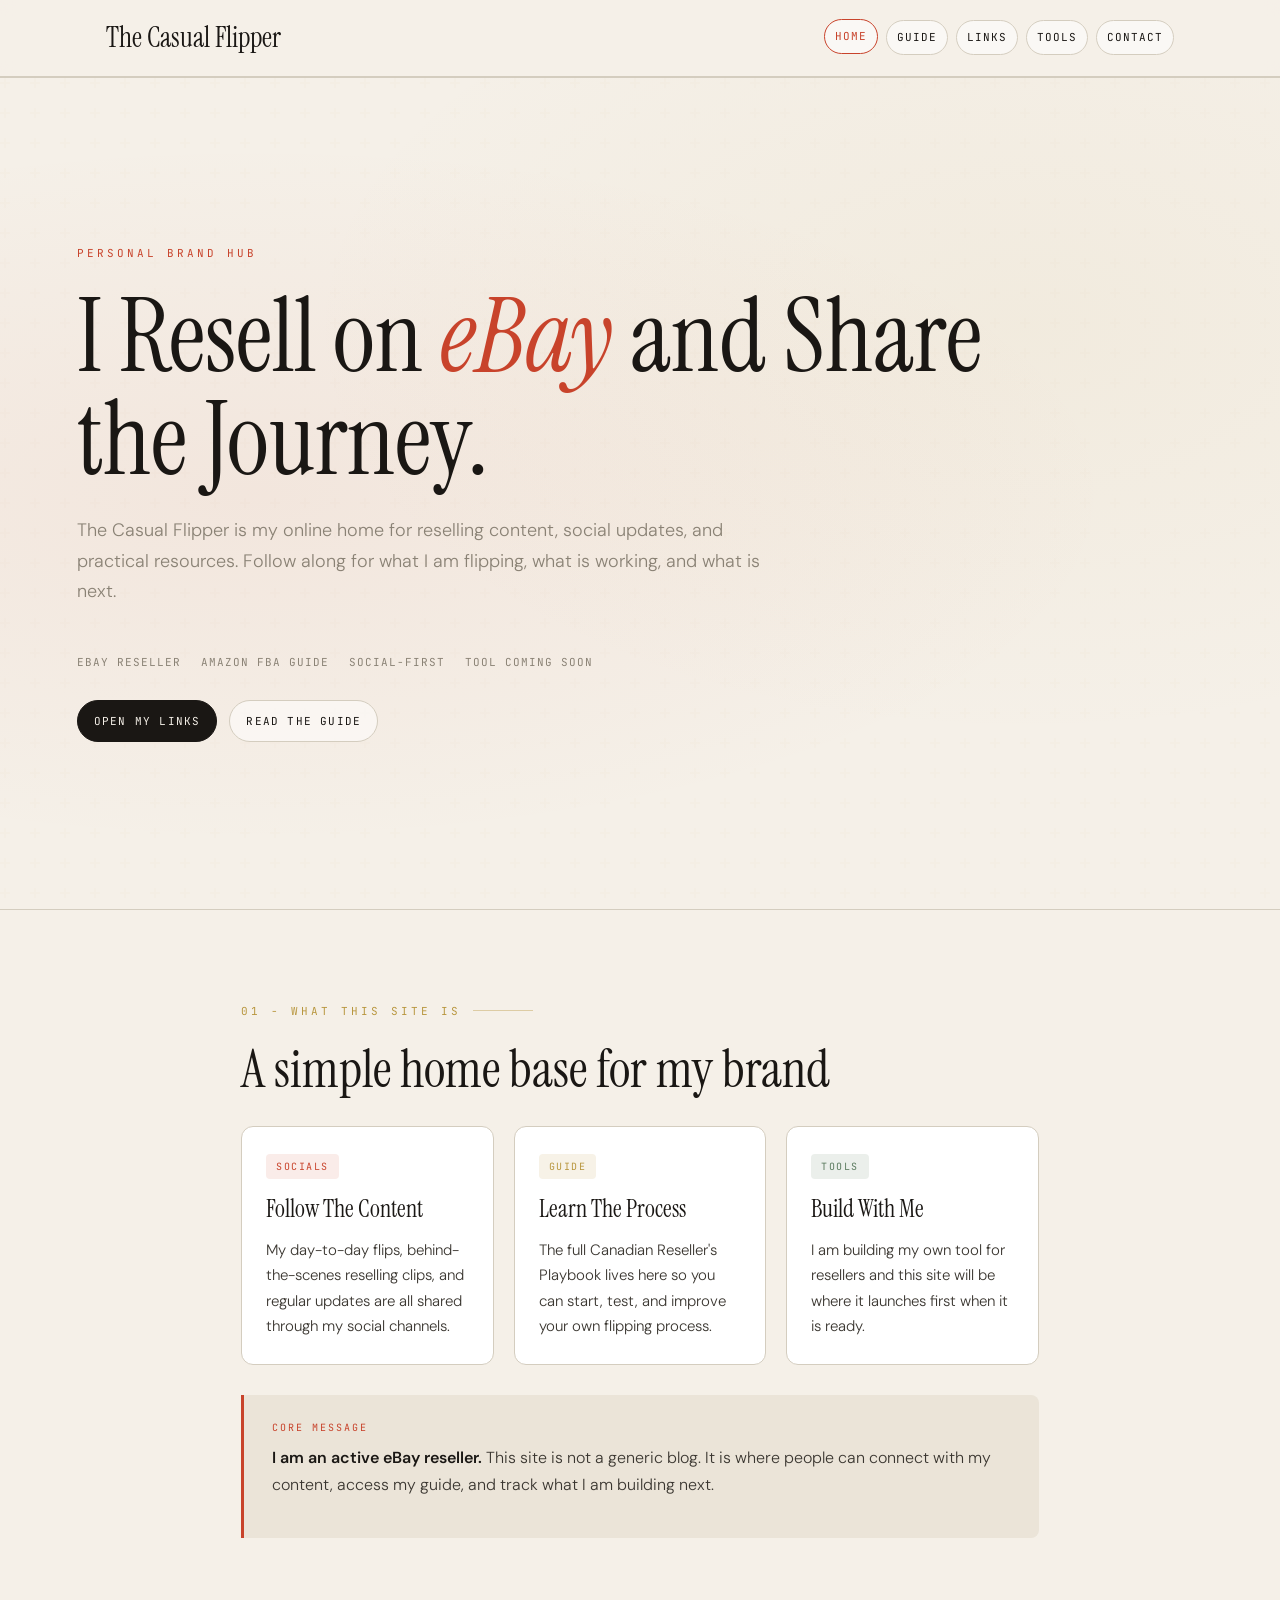
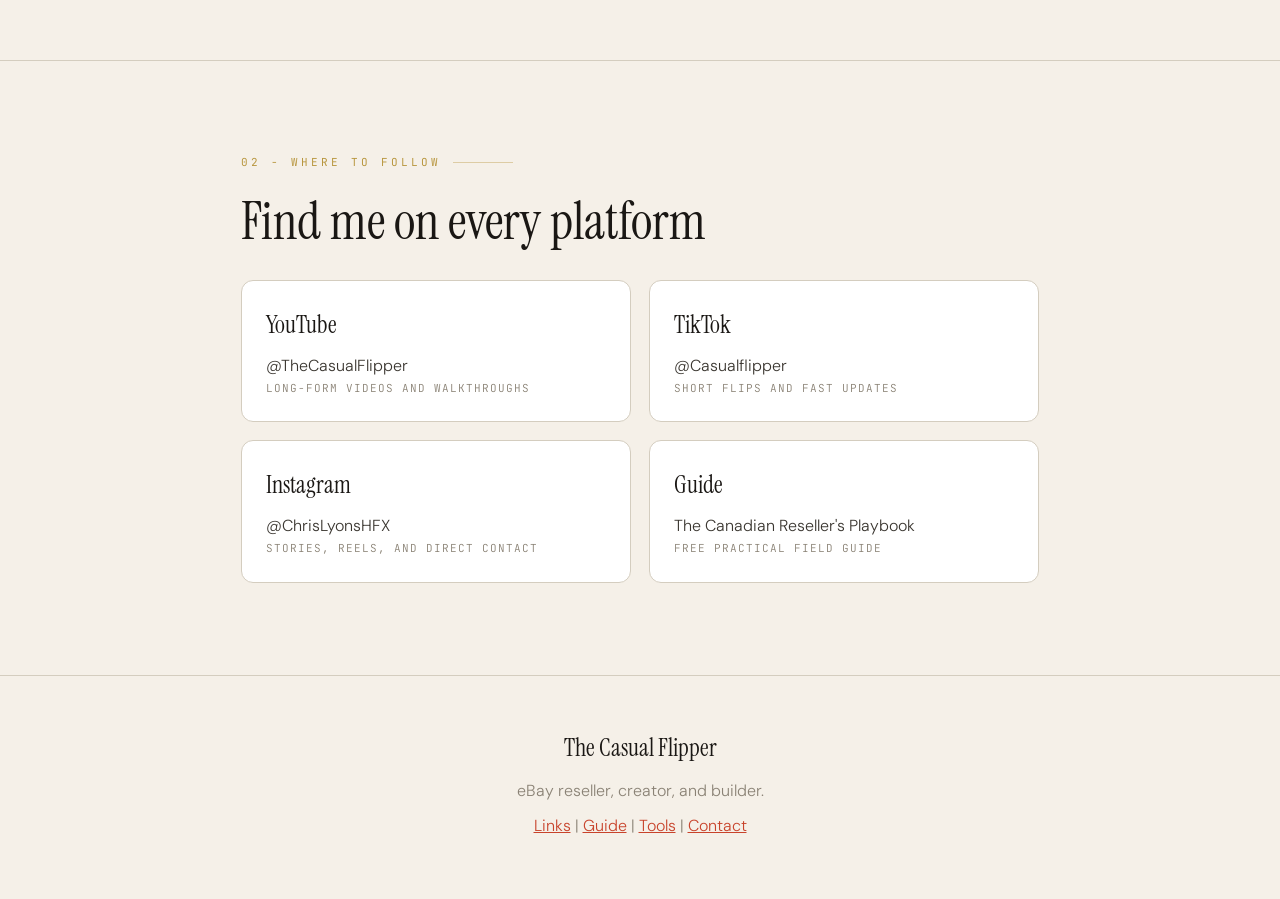
==== index.html @ 900ad89e "Restructure site into multi-page personal brand layout" ====
<!DOCTYPE html>
<html lang="en">
<head>
<meta charset="UTF-8">
<meta name="viewport" content="width=device-width, initial-scale=1.0">
<title>The Casual Flipper | eBay Reseller</title>
<link href="https://fonts.googleapis.com/css2?family=Instrument+Serif:ital@0;1&amp;family=DM+Sans:wght@300;400;500;600;700&amp;family=JetBrains+Mono:wght@400;500&amp;display=swap" rel="stylesheet">
<link rel="stylesheet" href="site.css">
</head>
<body>
<header class="site-header">
  <div class="header-inner">
    <a class="brand" href="index.html">The Casual Flipper</a>
    <nav class="site-nav" aria-label="Main">
      <a class="is-active" href="index.html">Home</a>
      <a href="guide.html">Guide</a>
      <a href="links.html">Links</a>
      <a href="tools.html">Tools</a>
      <a href="contact.html">Contact</a>
    </nav>
  </div>
</header>

<main>
  <section class="hero">
    <div class="hero-label">Personal Brand Hub</div>
    <h1>I Resell on <em>eBay</em> and Share the Journey.</h1>
    <p class="hero-sub">The Casual Flipper is my online home for reselling content, social updates, and practical resources. Follow along for what I am flipping, what is working, and what is next.</p>
    <div class="hero-meta">
      <span>eBay Reseller</span>
      <span>Amazon FBA Guide</span>
      <span>Social-First</span>
      <span>Tool Coming Soon</span>
    </div>
    <div class="hero-actions">
      <a class="btn btn-primary" href="links.html">Open My Links</a>
      <a class="btn btn-secondary" href="guide.html">Read The Guide</a>
    </div>
  </section>

  <section>
    <div class="container">
      <div class="section-num">01 - What This Site Is</div>
      <h2>A simple home base for my brand</h2>
      <div class="grid-3">
        <article class="card">
          <span class="tag tag-accent">Socials</span>
          <h4>Follow The Content</h4>
          <p>My day-to-day flips, behind-the-scenes reselling clips, and regular updates are all shared through my social channels.</p>
        </article>
        <article class="card">
          <span class="tag tag-gold">Guide</span>
          <h4>Learn The Process</h4>
          <p>The full Canadian Reseller's Playbook lives here so you can start, test, and improve your own flipping process.</p>
        </article>
        <article class="card">
          <span class="tag tag-sage">Tools</span>
          <h4>Build With Me</h4>
          <p>I am building my own tool for resellers and this site will be where it launches first when it is ready.</p>
        </article>
      </div>

      <div class="callout">
        <span class="callout-label">Core message</span>
        <p><strong>I am an active eBay reseller.</strong> This site is not a generic blog. It is where people can connect with my content, access my guide, and track what I am building next.</p>
      </div>
    </div>
  </section>

  <section>
    <div class="container">
      <div class="section-num">02 - Where To Follow</div>
      <h2>Find me on every platform</h2>
      <div class="links-grid">
        <a class="link-card" href="https://www.youtube.com/@TheCasualFlipper" target="_blank" rel="noopener noreferrer">
          <h4>YouTube</h4>
          <p>@TheCasualFlipper</p>
          <p class="small-note">Long-form videos and walkthroughs</p>
        </a>
        <a class="link-card" href="https://www.tiktok.com/@Casualflipper" target="_blank" rel="noopener noreferrer">
          <h4>TikTok</h4>
          <p>@Casualflipper</p>
          <p class="small-note">Short flips and fast updates</p>
        </a>
        <a class="link-card" href="https://www.instagram.com/ChrisLyonsHFX" target="_blank" rel="noopener noreferrer">
          <h4>Instagram</h4>
          <p>@ChrisLyonsHFX</p>
          <p class="small-note">Stories, reels, and direct contact</p>
        </a>
        <a class="link-card" href="guide.html">
          <h4>Guide</h4>
          <p>The Canadian Reseller's Playbook</p>
          <p class="small-note">Free practical field guide</p>
        </a>
      </div>
    </div>
  </section>
</main>

<footer class="page-footer">
  <div class="container">
    <div class="footer-logo">The Casual Flipper</div>
    <p>eBay reseller, creator, and builder.</p>
    <p>
      <a href="links.html">Links</a> |
      <a href="guide.html">Guide</a> |
      <a href="tools.html">Tools</a> |
      <a href="contact.html">Contact</a>
    </p>
  </div>
</footer>
</body>
</html>
---- site.css ----
:root {
  --ink: #1a1714;
  --paper: #f5f0e8;
  --paper-dark: #ebe4d8;
  --accent: #c8432b;
  --gold: #b8963e;
  --sage: #5a7a5e;
  --blue: #3a5a8c;
  --muted: #8a8275;
  --border: #d4cdbf;
  --white: #fff;
}

* {
  margin: 0;
  padding: 0;
  box-sizing: border-box;
}

html {
  scroll-behavior: smooth;
}

body {
  font-family: 'DM Sans', sans-serif;
  background: var(--paper);
  color: var(--ink);
  line-height: 1.7;
  font-size: 16px;
  -webkit-font-smoothing: antialiased;
}

a {
  color: var(--accent);
}

.site-header {
  position: sticky;
  top: 0;
  z-index: 30;
  border-bottom: 1px solid var(--border);
  backdrop-filter: blur(8px);
  background: rgba(245, 240, 232, 0.94);
}

.header-inner {
  max-width: 1140px;
  margin: 0 auto;
  padding: 14px clamp(18px, 4vw, 36px);
  display: flex;
  justify-content: space-between;
  align-items: center;
  gap: 18px;
}

.brand {
  font-family: 'Instrument Serif', serif;
  font-size: 28px;
  color: var(--ink);
  text-decoration: none;
  white-space: nowrap;
}

.site-nav {
  display: flex;
  flex-wrap: wrap;
  gap: 8px;
  align-items: center;
}

.site-nav a {
  text-decoration: none;
  font-family: 'JetBrains Mono', monospace;
  font-size: 11px;
  letter-spacing: 1px;
  text-transform: uppercase;
  color: var(--ink);
  border: 1px solid var(--border);
  border-radius: 999px;
  padding: 7px 10px;
  background: rgba(255, 255, 255, 0.55);
  transition: all 0.2s ease;
}

.site-nav a:hover,
.site-nav a.is-active {
  border-color: var(--accent);
  color: var(--accent);
  transform: translateY(-1px);
}

.hero {
  min-height: calc(100vh - 68px);
  display: flex;
  flex-direction: column;
  justify-content: center;
  padding: 64px clamp(24px, 6vw, 120px);
  position: relative;
  overflow: hidden;
  background:
    radial-gradient(ellipse at 20% 50%, rgba(200, 67, 43, 0.06) 0%, transparent 60%),
    radial-gradient(ellipse at 80% 30%, rgba(184, 150, 62, 0.06) 0%, transparent 50%),
    var(--paper);
}

.hero::before {
  content: '';
  position: absolute;
  inset: 0;
  background-image: url("data:image/svg+xml,%3Csvg width='60' height='60' viewBox='0 0 60 60' xmlns='http://www.w3.org/2000/svg'%3E%3Cg fill='none' fill-rule='evenodd'%3E%3Cg fill='%23b8963e' fill-opacity='0.04'%3E%3Cpath d='M36 34v-4h-2v4h-4v2h4v4h2v-4h4v-2h-4zm0-30V0h-2v4h-4v2h4v4h2V6h4V4h-4zM6 34v-4H4v4H0v2h4v4h2v-4h4v-2H6zM6 4V0H4v4H0v2h4v4h2V6h4V4H6z'/%3E%3C/g%3E%3C/g%3E%3C/svg%3E");
  opacity: 0.5;
}

.hero > * {
  position: relative;
}

.hero-label {
  font-family: 'JetBrains Mono', monospace;
  font-size: 11px;
  letter-spacing: 3px;
  text-transform: uppercase;
  color: var(--accent);
  margin-bottom: 24px;
}

.hero h1 {
  font-family: 'Instrument Serif', serif;
  font-size: clamp(44px, 8vw, 106px);
  line-height: 1;
  font-weight: 400;
  max-width: 980px;
}

.hero h1 em {
  color: var(--accent);
  font-style: italic;
}

.hero-sub {
  font-size: 18px;
  color: var(--muted);
  max-width: 690px;
  margin-top: 24px;
  font-weight: 300;
}

.hero-meta {
  display: flex;
  gap: 20px;
  margin-top: 30px;
  font-family: 'JetBrains Mono', monospace;
  font-size: 11px;
  letter-spacing: 1px;
  color: var(--muted);
  flex-wrap: wrap;
}

.hero-meta span {
  text-transform: uppercase;
}

.hero-actions {
  margin-top: 28px;
  display: flex;
  gap: 12px;
  flex-wrap: wrap;
}

.hero--compact {
  min-height: auto;
  padding: 88px clamp(24px, 6vw, 120px) 68px;
}

.btn {
  text-decoration: none;
  font-family: 'JetBrains Mono', monospace;
  font-size: 11px;
  letter-spacing: 1.2px;
  text-transform: uppercase;
  border-radius: 999px;
  padding: 11px 16px;
  transition: all 0.2s ease;
  display: inline-block;
}

.btn-primary {
  background: var(--ink);
  color: var(--paper);
  border: 1px solid var(--ink);
}

.btn-primary:hover {
  background: var(--accent);
  border-color: var(--accent);
  color: var(--paper);
}

.btn-secondary {
  border: 1px solid var(--border);
  color: var(--ink);
  background: rgba(255, 255, 255, 0.55);
}

.btn-secondary:hover {
  border-color: var(--accent);
  color: var(--accent);
}

.container {
  max-width: 900px;
  margin: 0 auto;
  padding: 0 clamp(24px, 4vw, 60px);
}

section {
  padding: 92px 0;
  border-top: 1px solid var(--border);
}

.section-num {
  font-family: 'JetBrains Mono', monospace;
  font-size: 11px;
  letter-spacing: 3px;
  text-transform: uppercase;
  color: var(--gold);
  display: flex;
  align-items: center;
  gap: 12px;
  margin-bottom: 20px;
}

.section-num::after {
  content: '';
  flex: 1;
  max-width: 60px;
  height: 1px;
  background: var(--gold);
  opacity: 0.4;
}

h2 {
  font-family: 'Instrument Serif', serif;
  font-size: clamp(32px, 5vw, 52px);
  font-weight: 400;
  line-height: 1.15;
  margin-bottom: 24px;
}

h3 {
  font-family: 'Instrument Serif', serif;
  font-size: 26px;
  font-weight: 400;
  margin-top: 44px;
  margin-bottom: 12px;
  color: var(--ink);
}

p {
  margin-bottom: 16px;
  color: #3a3630;
  font-weight: 300;
}

strong {
  font-weight: 600;
  color: var(--ink);
}

.grid-3,
.grid-2 {
  display: grid;
  gap: 20px;
  margin-top: 26px;
}

.grid-3 {
  grid-template-columns: repeat(3, 1fr);
}

.grid-2 {
  grid-template-columns: repeat(2, 1fr);
}

.card {
  background: var(--white);
  border: 1px solid var(--border);
  border-radius: 12px;
  padding: 24px;
}

.card h4 {
  font-family: 'Instrument Serif', serif;
  font-size: 24px;
  font-weight: 400;
  margin-bottom: 8px;
}

.card p {
  font-size: 15px;
  margin-bottom: 0;
}

.tag {
  display: inline-block;
  font-family: 'JetBrains Mono', monospace;
  font-size: 10px;
  letter-spacing: 1.5px;
  text-transform: uppercase;
  padding: 4px 10px;
  border-radius: 4px;
  margin-bottom: 10px;
}

.tag-accent {
  background: rgba(200, 67, 43, 0.1);
  color: var(--accent);
}

.tag-gold {
  background: rgba(184, 150, 62, 0.12);
  color: var(--gold);
}

.tag-sage {
  background: rgba(90, 122, 94, 0.12);
  color: var(--sage);
}

.callout {
  background: var(--paper-dark);
  border-left: 3px solid var(--accent);
  padding: 24px 28px;
  margin: 30px 0;
  border-radius: 0 8px 8px 0;
}

.callout-gold {
  border-left-color: var(--gold);
}

.callout-sage {
  border-left-color: var(--sage);
}

.callout-label {
  font-family: 'JetBrains Mono', monospace;
  font-size: 10px;
  letter-spacing: 2px;
  text-transform: uppercase;
  margin-bottom: 8px;
  display: block;
  color: var(--accent);
}

.callout-gold .callout-label {
  color: var(--gold);
}

.callout-sage .callout-label {
  color: var(--sage);
}

.compare-grid {
  display: grid;
  grid-template-columns: 1fr 1fr;
  gap: 20px;
  margin: 34px 0;
}

.compare-card {
  background: var(--white);
  padding: 28px;
  border-radius: 12px;
  border: 1px solid var(--border);
}

.compare-card h4 {
  font-family: 'Instrument Serif', serif;
  font-size: 22px;
  font-weight: 400;
  margin-bottom: 10px;
}

.compare-card p {
  font-size: 14px;
  line-height: 1.65;
}

.step {
  display: grid;
  grid-template-columns: 48px 1fr;
  gap: 18px;
  margin: 30px 0;
  align-items: start;
}

.step-num {
  width: 48px;
  height: 48px;
  border-radius: 50%;
  background: var(--ink);
  color: var(--paper);
  display: flex;
  align-items: center;
  justify-content: center;
  font-family: 'Instrument Serif', serif;
  font-size: 20px;
}

.step-content h4 {
  font-size: 17px;
  font-weight: 600;
  margin-bottom: 4px;
}

.step-content p {
  font-size: 15px;
  margin-bottom: 0;
}

.stats-row {
  display: grid;
  grid-template-columns: repeat(3, 1fr);
  gap: 20px;
  margin: 36px 0;
}

.stat {
  text-align: center;
  padding: 28px 16px;
  background: var(--white);
  border-radius: 12px;
  border: 1px solid var(--border);
}

.stat-value {
  font-family: 'Instrument Serif', serif;
  font-size: 36px;
  color: var(--accent);
  line-height: 1;
  margin-bottom: 6px;
}

.stat-label {
  font-size: 12px;
  color: var(--muted);
  text-transform: uppercase;
  letter-spacing: 1px;
  font-family: 'JetBrains Mono', monospace;
}

.toc {
  background: var(--white);
  border: 1px solid var(--border);
  border-radius: 12px;
  padding: 34px 36px;
  margin: 46px 0;
}

.toc-title {
  font-family: 'JetBrains Mono', monospace;
  font-size: 10px;
  letter-spacing: 3px;
  text-transform: uppercase;
  color: var(--muted);
  margin-bottom: 18px;
}

.toc ol {
  list-style: none;
  counter-reset: toc-counter;
}

.toc li {
  counter-increment: toc-counter;
  padding: 10px 0;
  border-bottom: 1px solid rgba(212, 205, 191, 0.3);
  font-size: 15px;
  font-weight: 400;
}

.toc li:last-child {
  border-bottom: none;
}

.toc li::before {
  content: counter(toc-counter, decimal-leading-zero);
  font-family: 'JetBrains Mono', monospace;
  font-size: 11px;
  color: var(--gold);
  margin-right: 14px;
}

.pull-quote {
  font-family: 'Instrument Serif', serif;
  font-size: clamp(24px, 3.5vw, 32px);
  line-height: 1.4;
  color: var(--ink);
  padding: 34px 0;
  margin: 34px 0;
  border-top: 2px solid var(--ink);
  border-bottom: 1px solid var(--border);
}

.pull-quote .attr {
  display: block;
  font-family: 'JetBrains Mono', monospace;
  font-size: 11px;
  letter-spacing: 2px;
  text-transform: uppercase;
  color: var(--muted);
  margin-top: 14px;
}

.checklist {
  list-style: none;
  margin: 24px 0;
}

.checklist li {
  padding: 12px 0 12px 32px;
  position: relative;
  border-bottom: 1px solid rgba(212, 205, 191, 0.5);
  font-weight: 300;
  color: #3a3630;
}

.checklist li::before {
  content: '✓';
  position: absolute;
  left: 0;
  color: var(--sage);
  font-weight: 700;
  font-size: 14px;
}

.divider {
  display: flex;
  align-items: center;
  gap: 16px;
  margin: 44px 0;
  color: var(--muted);
}

.divider::before,
.divider::after {
  content: '';
  flex: 1;
  height: 1px;
  background: var(--border);
}

.divider span {
  font-family: 'Instrument Serif', serif;
  font-size: 18px;
  font-style: italic;
}

.links-grid {
  display: grid;
  grid-template-columns: repeat(2, 1fr);
  gap: 18px;
  margin-top: 28px;
}

.link-card {
  text-decoration: none;
  color: var(--ink);
  background: var(--white);
  border: 1px solid var(--border);
  border-radius: 12px;
  padding: 24px;
  transition: transform 0.2s ease, border-color 0.2s ease;
}

.link-card:hover {
  transform: translateY(-2px);
  border-color: var(--accent);
}

.link-card h4 {
  font-family: 'Instrument Serif', serif;
  font-size: 24px;
  font-weight: 400;
  margin-bottom: 6px;
}

.link-card p {
  margin-bottom: 0;
}

.small-note {
  font-family: 'JetBrains Mono', monospace;
  font-size: 11px;
  letter-spacing: 1px;
  text-transform: uppercase;
  color: var(--muted);
}

.page-footer {
  border-top: 1px solid var(--border);
  padding: 52px 0;
  text-align: center;
}

.page-footer .footer-logo {
  font-family: 'Instrument Serif', serif;
  font-size: 24px;
  margin-bottom: 8px;
}

.page-footer p {
  color: var(--muted);
  margin-bottom: 8px;
}

@media (max-width: 980px) {
  .grid-3 {
    grid-template-columns: repeat(2, 1fr);
  }
}

@media (max-width: 760px) {
  .brand {
    font-size: 24px;
  }

  .header-inner {
    flex-direction: column;
    align-items: flex-start;
    gap: 10px;
  }

  .hero {
    min-height: auto;
    padding: 76px 24px 58px;
  }

  .hero-actions {
    flex-direction: column;
    align-items: stretch;
    max-width: 320px;
  }

  .btn {
    text-align: center;
  }

  .grid-3,
  .grid-2,
  .compare-grid,
  .stats-row,
  .links-grid {
    grid-template-columns: 1fr;
  }

  .step {
    grid-template-columns: 40px 1fr;
    gap: 14px;
  }

  .step-num {
    width: 40px;
    height: 40px;
    font-size: 18px;
  }

  .toc {
    padding: 24px;
  }

  section {
    padding: 64px 0;
  }
}
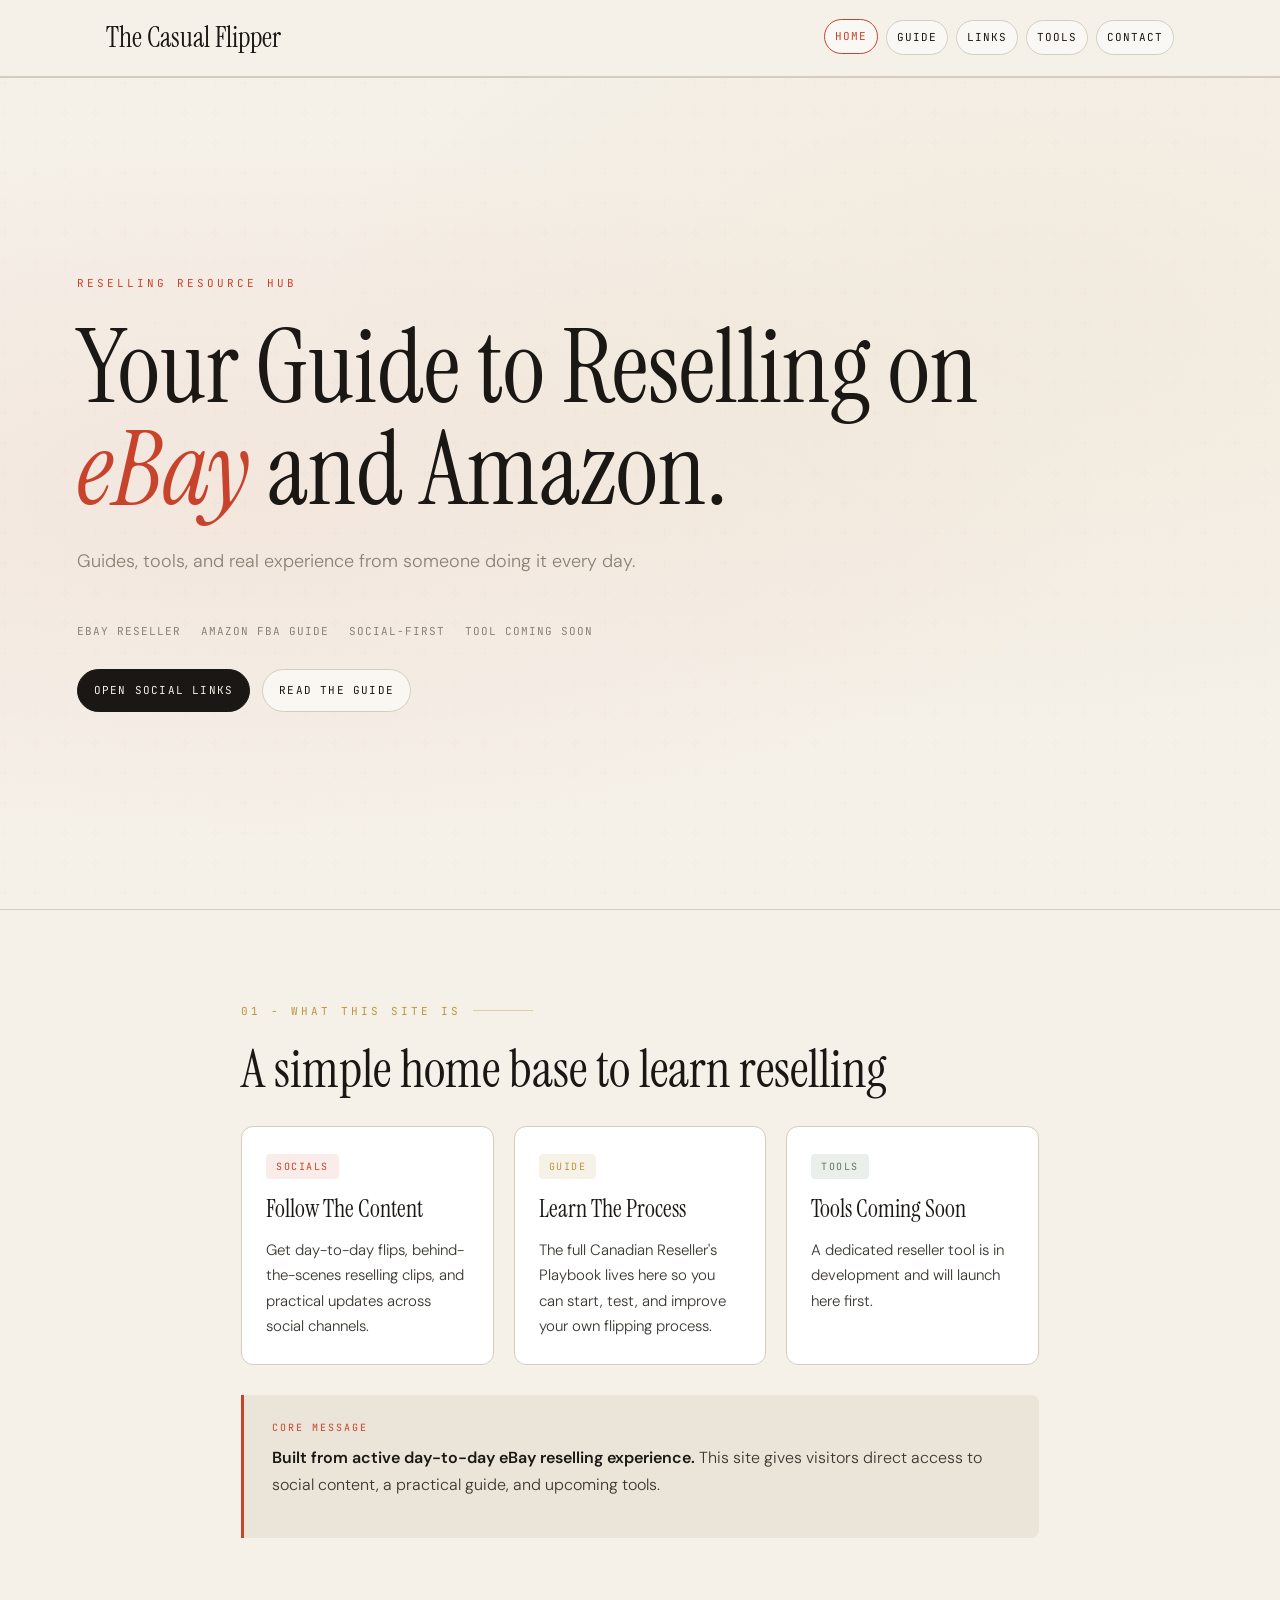
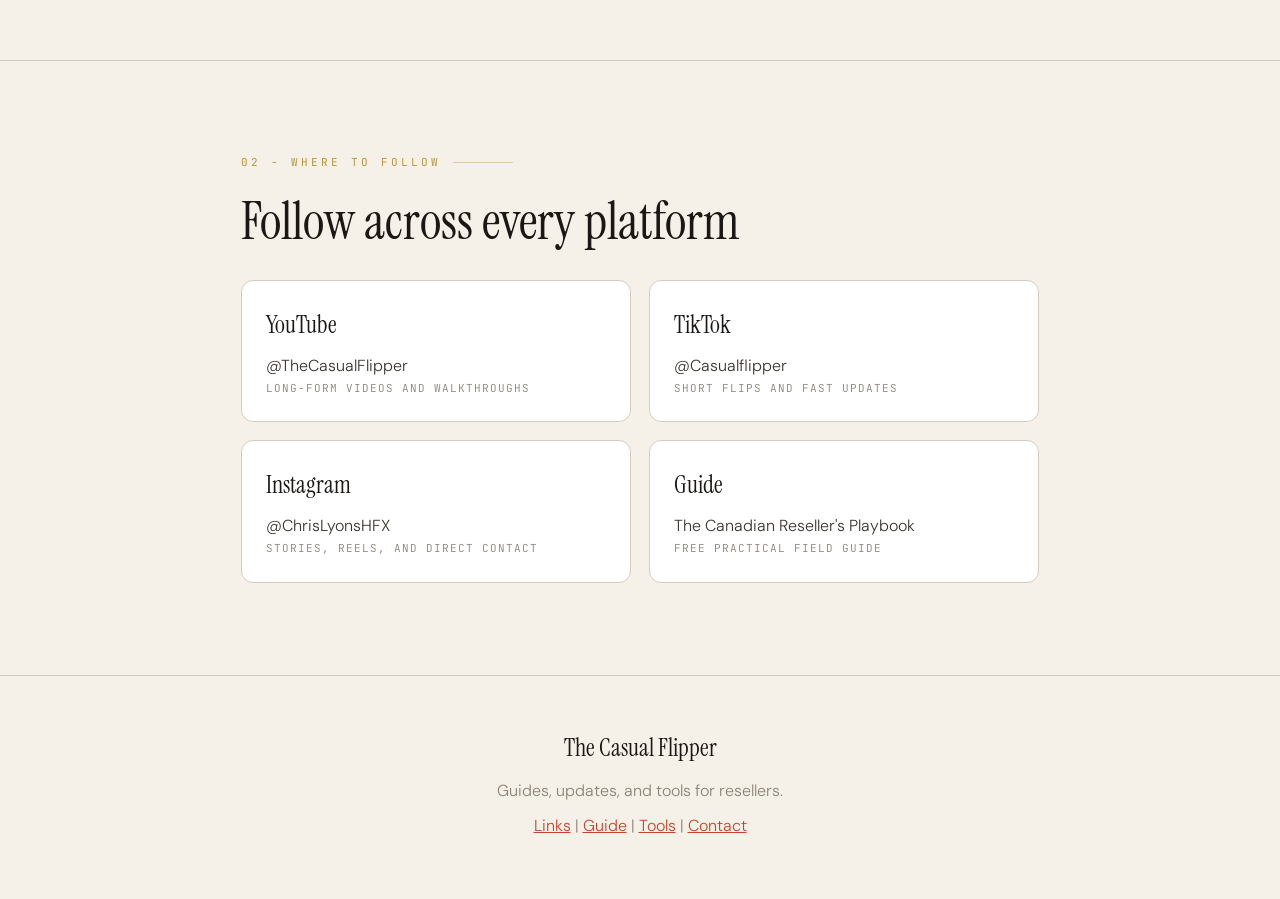
==== commit 7a70984e: "Shift site copy to visitor-first messaging" ====
--- a/index.html
+++ b/index.html
@@ -23,9 +23,9 @@
 
 <main>
   <section class="hero">
-    <div class="hero-label">Personal Brand Hub</div>
-    <h1>I Resell on <em>eBay</em> and Share the Journey.</h1>
-    <p class="hero-sub">The Casual Flipper is my online home for reselling content, social updates, and practical resources. Follow along for what I am flipping, what is working, and what is next.</p>
+    <div class="hero-label">Reselling Resource Hub</div>
+    <h1>Your Guide to Reselling on <em>eBay</em> and Amazon.</h1>
+    <p class="hero-sub">Guides, tools, and real experience from someone doing it every day.</p>
     <div class="hero-meta">
       <span>eBay Reseller</span>
       <span>Amazon FBA Guide</span>
@@ -33,7 +33,7 @@
       <span>Tool Coming Soon</span>
     </div>
     <div class="hero-actions">
-      <a class="btn btn-primary" href="links.html">Open My Links</a>
+      <a class="btn btn-primary" href="links.html">Open Social Links</a>
       <a class="btn btn-secondary" href="guide.html">Read The Guide</a>
     </div>
   </section>
@@ -41,12 +41,12 @@
   <section>
     <div class="container">
       <div class="section-num">01 - What This Site Is</div>
-      <h2>A simple home base for my brand</h2>
+      <h2>A simple home base to learn reselling</h2>
       <div class="grid-3">
         <article class="card">
           <span class="tag tag-accent">Socials</span>
           <h4>Follow The Content</h4>
-          <p>My day-to-day flips, behind-the-scenes reselling clips, and regular updates are all shared through my social channels.</p>
+          <p>Get day-to-day flips, behind-the-scenes reselling clips, and practical updates across social channels.</p>
         </article>
         <article class="card">
           <span class="tag tag-gold">Guide</span>
@@ -55,14 +55,14 @@
         </article>
         <article class="card">
           <span class="tag tag-sage">Tools</span>
-          <h4>Build With Me</h4>
-          <p>I am building my own tool for resellers and this site will be where it launches first when it is ready.</p>
+          <h4>Tools Coming Soon</h4>
+          <p>A dedicated reseller tool is in development and will launch here first.</p>
         </article>
       </div>
 
       <div class="callout">
         <span class="callout-label">Core message</span>
-        <p><strong>I am an active eBay reseller.</strong> This site is not a generic blog. It is where people can connect with my content, access my guide, and track what I am building next.</p>
+        <p><strong>Built from active day-to-day eBay reselling experience.</strong> This site gives visitors direct access to social content, a practical guide, and upcoming tools.</p>
       </div>
     </div>
   </section>
@@ -70,7 +70,7 @@
   <section>
     <div class="container">
       <div class="section-num">02 - Where To Follow</div>
-      <h2>Find me on every platform</h2>
+      <h2>Follow across every platform</h2>
       <div class="links-grid">
         <a class="link-card" href="https://www.youtube.com/@TheCasualFlipper" target="_blank" rel="noopener noreferrer">
           <h4>YouTube</h4>
@@ -100,7 +100,7 @@
 <footer class="page-footer">
   <div class="container">
     <div class="footer-logo">The Casual Flipper</div>
-    <p>eBay reseller, creator, and builder.</p>
+    <p>Guides, updates, and tools for resellers.</p>
     <p>
       <a href="links.html">Links</a> |
       <a href="guide.html">Guide</a> |
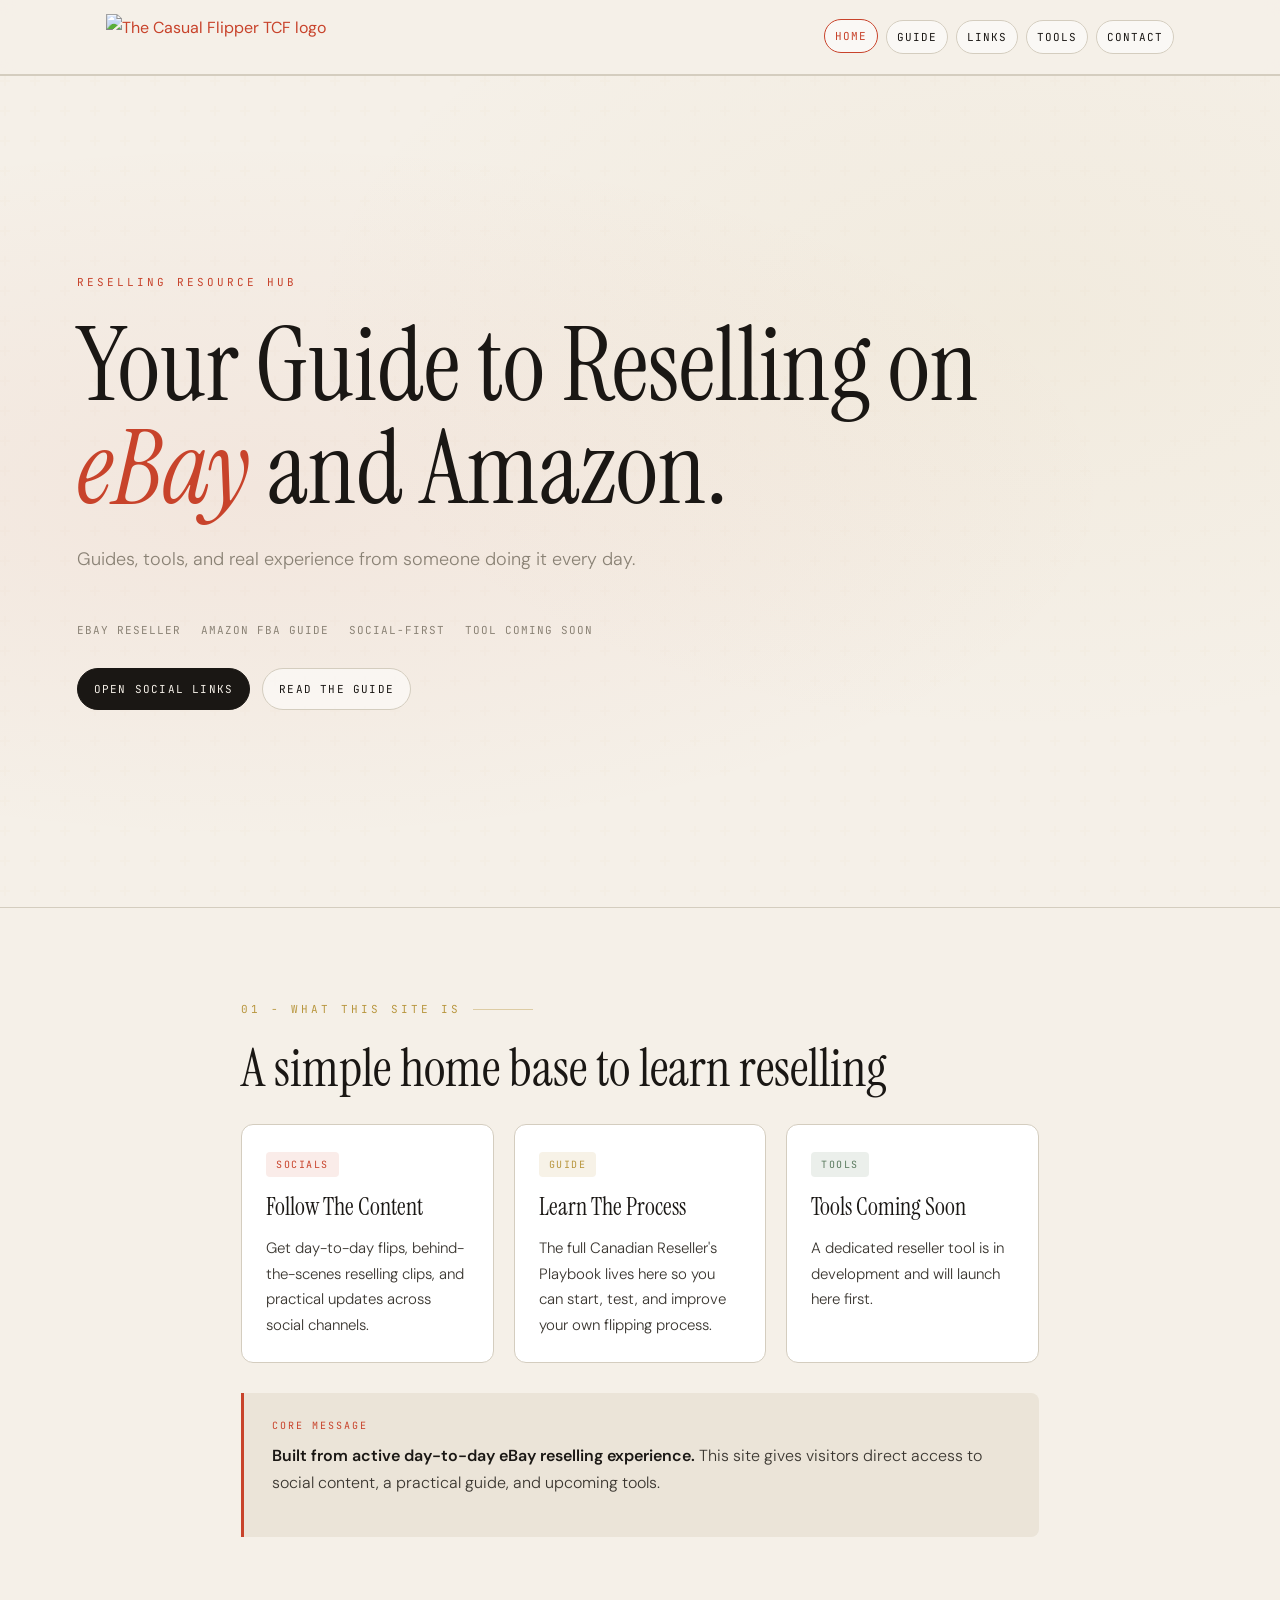
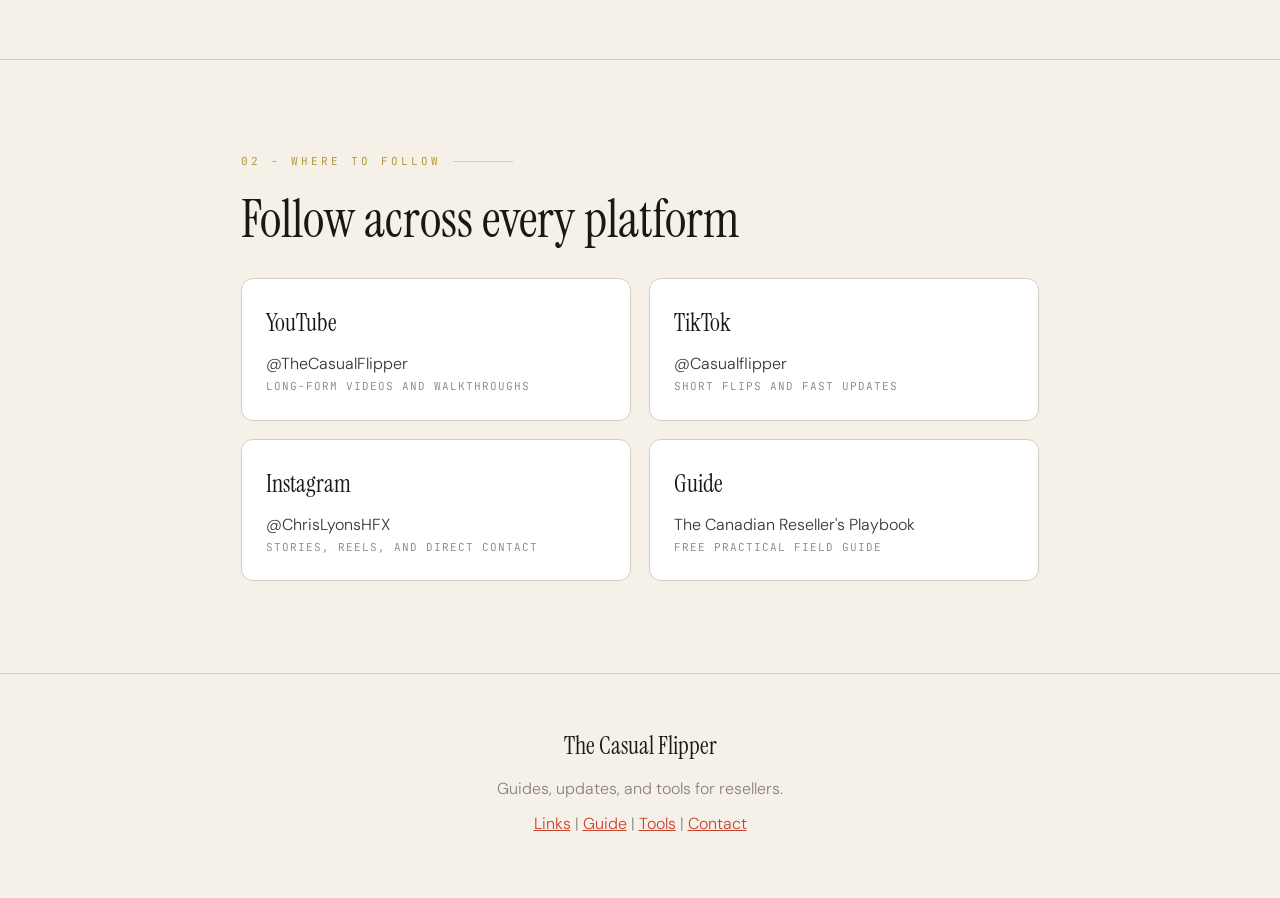
==== commit 3d8e36ad: "Replace header text brand with TCF logo across site" ====
--- a/index.html
+++ b/index.html
@@ -1,16 +1,68 @@
 <!DOCTYPE html>
-<html lang="en">
+<html lang="en-CA">
 <head>
 <meta charset="UTF-8">
 <meta name="viewport" content="width=device-width, initial-scale=1.0">
-<title>The Casual Flipper | eBay Reseller</title>
+<title>The Casual Flipper | eBay &amp; Amazon Reselling Guide, Links, and Tools</title>
+<meta name="description" content="Learn Amazon and eBay reselling with practical guides, beginner-friendly strategies, and real-world tips for resellers who want to source, list, and scale.">
+<meta name="robots" content="index,follow,max-image-preview:large,max-snippet:-1,max-video-preview:-1">
+<meta name="author" content="The Casual Flipper">
+<meta name="theme-color" content="#f5f0e8">
+<link rel="icon" type="image/png" href="https://gvwawacjgghesljfzbph.supabase.co/storage/v1/object/public/seo-files/ChatGPT%20Image%20Mar%2020,%202026,%2002_23_41%20PM.png">
+<link rel="apple-touch-icon" href="https://gvwawacjgghesljfzbph.supabase.co/storage/v1/object/public/seo-files/ChatGPT%20Image%20Mar%2020,%202026,%2002_23_41%20PM.png">
+<link rel="canonical" href="https://www.thecasualflipper.com/">
+
+<meta property="og:type" content="website">
+<meta property="og:locale" content="en_CA">
+<meta property="og:site_name" content="The Casual Flipper">
+<meta property="og:title" content="The Casual Flipper | eBay &amp; Amazon Reselling Guide">
+<meta property="og:description" content="Learn Amazon and eBay reselling with practical guides and real-world strategies for resellers who want to grow.">
+<meta property="og:url" content="https://www.thecasualflipper.com/">
+<meta property="og:image" content="https://www.thecasualflipper.com/og-image.svg">
+<meta property="og:image:alt" content="The Casual Flipper - Reselling on eBay and Amazon">
+
+<meta name="twitter:card" content="summary">
+<meta name="twitter:title" content="The Casual Flipper | eBay &amp; Amazon Reselling Guide">
+<meta name="twitter:description" content="Learn Amazon and eBay reselling with practical guides and real-world strategies for resellers who want to grow.">
+<meta name="twitter:image" content="https://www.thecasualflipper.com/og-image.svg">
 <link href="https://fonts.googleapis.com/css2?family=Instrument+Serif:ital@0;1&amp;family=DM+Sans:wght@300;400;500;600;700&amp;family=JetBrains+Mono:wght@400;500&amp;display=swap" rel="stylesheet">
 <link rel="stylesheet" href="site.css">
+<script type="application/ld+json">
+{
+  "@context": "https://schema.org",
+  "@graph": [
+    {
+      "@type": "Organization",
+      "name": "The Casual Flipper",
+      "url": "https://www.thecasualflipper.com/",
+      "logo": "https://www.thecasualflipper.com/og-image.svg",
+      "sameAs": [
+        "https://www.youtube.com/@TheCasualFlipper",
+        "https://www.tiktok.com/@Casualflipper",
+        "https://www.instagram.com/ChrisLyonsHFX"
+      ]
+    },
+    {
+      "@type": "WebSite",
+      "name": "The Casual Flipper",
+      "url": "https://www.thecasualflipper.com/"
+    },
+    {
+      "@type": "WebPage",
+      "name": "The Casual Flipper Home",
+      "url": "https://www.thecasualflipper.com/",
+      "description": "Learn Amazon and eBay reselling with practical guides, social links, and upcoming tools."
+    }
+  ]
+}
+</script>
 </head>
 <body>
 <header class="site-header">
   <div class="header-inner">
-    <a class="brand" href="index.html">The Casual Flipper</a>
+    <a class="brand" href="index.html" aria-label="The Casual Flipper Home">
+      <img class="brand-logo" src="https://gvwawacjgghesljfzbph.supabase.co/storage/v1/object/public/seo-files/Untitled%20design%20(7).png" alt="The Casual Flipper TCF logo">
+    </a>
     <nav class="site-nav" aria-label="Main">
       <a class="is-active" href="index.html">Home</a>
       <a href="guide.html">Guide</a>
--- a/site.css
+++ b/site.css
@@ -54,11 +54,15 @@
 }
 
 .brand {
-  font-family: 'Instrument Serif', serif;
-  font-size: 28px;
-  color: var(--ink);
+  display: inline-flex;
+  align-items: center;
   text-decoration: none;
-  white-space: nowrap;
+}
+
+.brand-logo {
+  display: block;
+  height: 46px;
+  width: auto;
 }
 
 .site-nav {
@@ -598,6 +602,103 @@
   color: var(--muted);
 }
 
+.contact-layout {
+  display: grid;
+  grid-template-columns: 1.2fr 1fr;
+  gap: 24px;
+  margin-top: 26px;
+}
+
+.contact-form-card h3 {
+  margin-top: 0;
+  margin-bottom: 8px;
+}
+
+.contact-form-card p {
+  margin-bottom: 18px;
+}
+
+.contact-form {
+  display: grid;
+  gap: 14px;
+}
+
+.form-row {
+  display: grid;
+  grid-template-columns: 1fr 1fr;
+  gap: 12px;
+}
+
+.form-group {
+  display: grid;
+  gap: 6px;
+}
+
+.form-group label {
+  font-family: 'JetBrains Mono', monospace;
+  font-size: 11px;
+  letter-spacing: 1px;
+  text-transform: uppercase;
+  color: var(--muted);
+}
+
+.form-group input,
+.form-group select,
+.form-group textarea {
+  width: 100%;
+  border: 1px solid var(--border);
+  border-radius: 10px;
+  padding: 11px 12px;
+  font: inherit;
+  color: var(--ink);
+  background: #fff;
+}
+
+.form-group textarea {
+  resize: vertical;
+}
+
+.form-group input:focus,
+.form-group select:focus,
+.form-group textarea:focus {
+  outline: none;
+  border-color: var(--accent);
+  box-shadow: 0 0 0 3px rgba(200, 67, 43, 0.14);
+}
+
+.contact-form .btn {
+  justify-self: start;
+  border: none;
+  cursor: pointer;
+}
+
+.contact-form .btn:disabled {
+  opacity: 0.7;
+  cursor: not-allowed;
+}
+
+.form-status {
+  min-height: 22px;
+  font-size: 14px;
+  color: #3a3630;
+  margin: 0;
+}
+
+.form-status.is-error {
+  color: #9f2d1a;
+}
+
+.form-status.is-success {
+  color: #26603b;
+}
+
+.hp-field {
+  position: absolute !important;
+  left: -9999px !important;
+  opacity: 0 !important;
+  pointer-events: none !important;
+}
+
 .page-footer {
   border-top: 1px solid var(--border);
   padding: 52px 0;
@@ -622,8 +723,8 @@
 }
 
 @media (max-width: 760px) {
-  .brand {
-    font-size: 24px;
+  .brand-logo {
+    height: 38px;
   }
 
   .header-inner {
@@ -651,7 +752,12 @@
   .grid-2,
   .compare-grid,
   .stats-row,
-  .links-grid {
+  .links-grid,
+  .contact-layout {
+    grid-template-columns: 1fr;
+  }
+
+  .form-row {
     grid-template-columns: 1fr;
   }
 
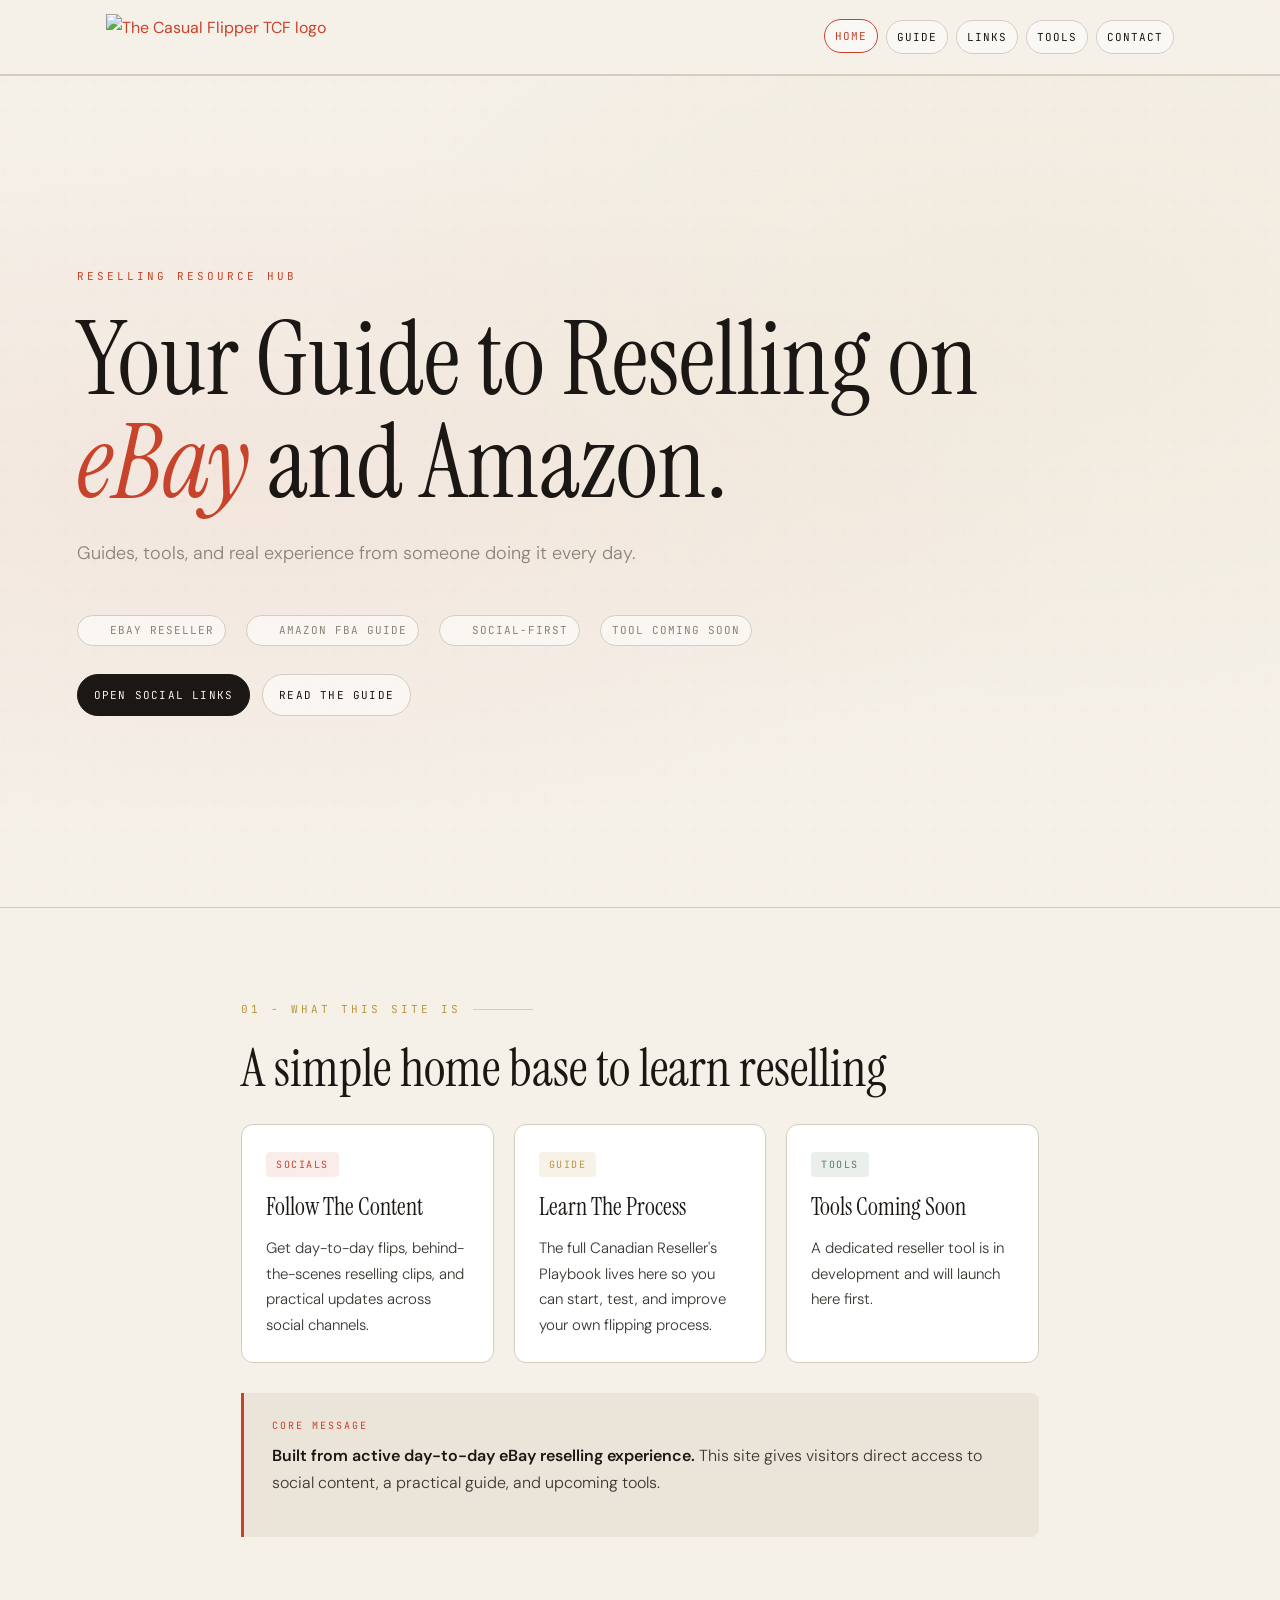
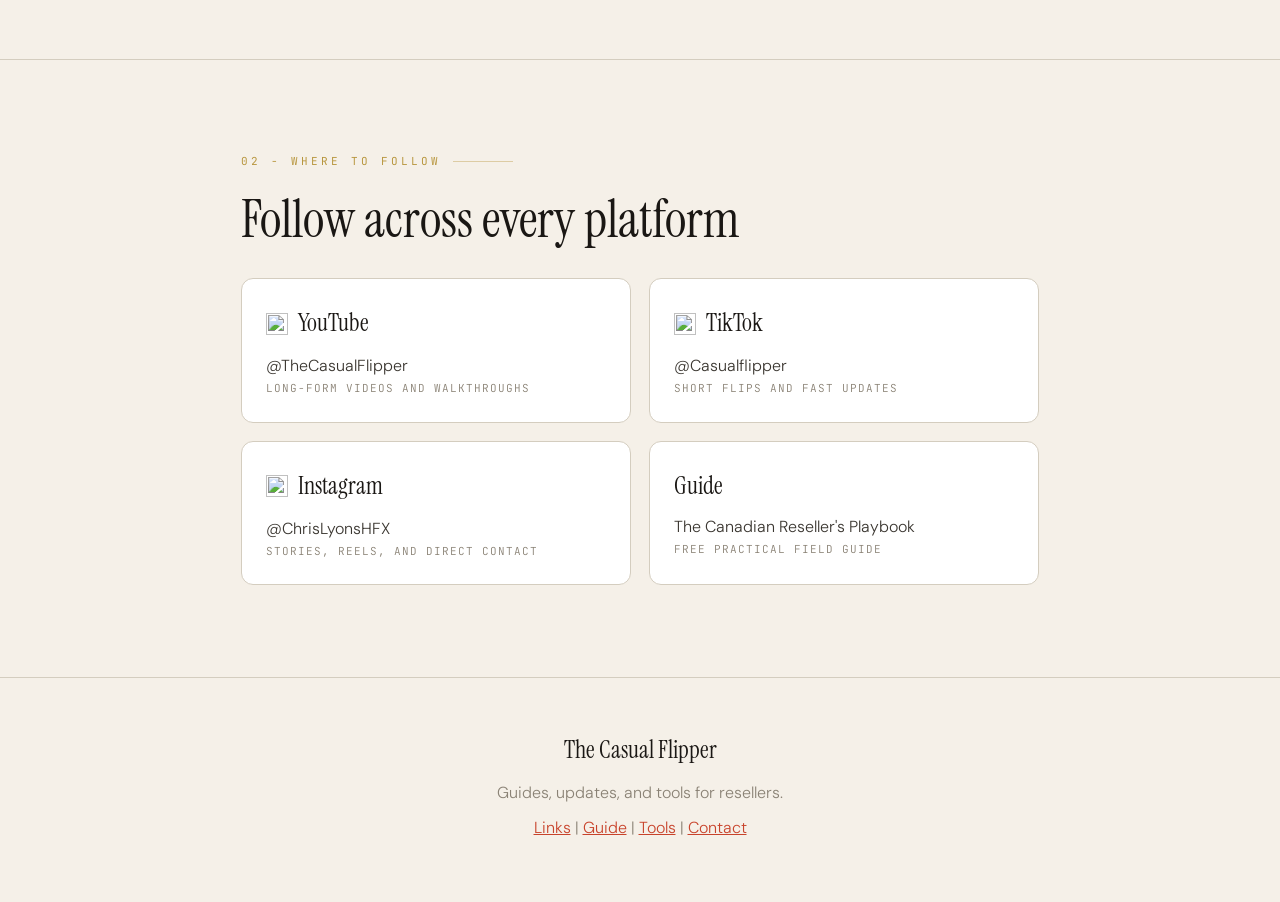
==== commit 4161c62f: "Add official social logos across link cards" ====
--- a/index.html
+++ b/index.html
@@ -79,10 +79,19 @@
     <h1>Your Guide to Reselling on <em>eBay</em> and Amazon.</h1>
     <p class="hero-sub">Guides, tools, and real experience from someone doing it every day.</p>
     <div class="hero-meta">
-      <span>eBay Reseller</span>
-      <span>Amazon FBA Guide</span>
-      <span>Social-First</span>
-      <span>Tool Coming Soon</span>
+      <span class="meta-item">
+        <img src="https://cdn.simpleicons.org/ebay" alt="" aria-hidden="true">
+        eBay Reseller
+      </span>
+      <span class="meta-item">
+        <img src="https://cdn.simpleicons.org/amazon" alt="" aria-hidden="true">
+        Amazon FBA Guide
+      </span>
+      <span class="meta-item">
+        <img src="https://cdn.simpleicons.org/youtube" alt="" aria-hidden="true">
+        Social-First
+      </span>
+      <span class="meta-item">Tool Coming Soon</span>
     </div>
     <div class="hero-actions">
       <a class="btn btn-primary" href="links.html">Open Social Links</a>
@@ -125,17 +134,26 @@
       <h2>Follow across every platform</h2>
       <div class="links-grid">
         <a class="link-card" href="https://www.youtube.com/@TheCasualFlipper" target="_blank" rel="noopener noreferrer">
-          <h4>YouTube</h4>
+          <div class="platform-head">
+            <span class="platform-icon"><img src="https://cdn.simpleicons.org/youtube" alt="" aria-hidden="true"></span>
+            <h4>YouTube</h4>
+          </div>
           <p>@TheCasualFlipper</p>
           <p class="small-note">Long-form videos and walkthroughs</p>
         </a>
         <a class="link-card" href="https://www.tiktok.com/@Casualflipper" target="_blank" rel="noopener noreferrer">
-          <h4>TikTok</h4>
+          <div class="platform-head">
+            <span class="platform-icon"><img src="https://cdn.simpleicons.org/tiktok" alt="" aria-hidden="true"></span>
+            <h4>TikTok</h4>
+          </div>
           <p>@Casualflipper</p>
           <p class="small-note">Short flips and fast updates</p>
         </a>
         <a class="link-card" href="https://www.instagram.com/ChrisLyonsHFX" target="_blank" rel="noopener noreferrer">
-          <h4>Instagram</h4>
+          <div class="platform-head">
+            <span class="platform-icon"><img src="https://cdn.simpleicons.org/instagram" alt="" aria-hidden="true"></span>
+            <h4>Instagram</h4>
+          </div>
           <p>@ChrisLyonsHFX</p>
           <p class="small-note">Stories, reels, and direct contact</p>
         </a>
--- a/site.css
+++ b/site.css
@@ -164,6 +164,23 @@
   text-transform: uppercase;
 }
 
+.meta-item {
+  display: inline-flex;
+  align-items: center;
+  gap: 7px;
+  padding: 5px 11px;
+  border: 1px solid var(--border);
+  border-radius: 999px;
+  background: rgba(255, 255, 255, 0.58);
+}
+
+.meta-item img {
+  width: 14px;
+  height: 14px;
+  display: block;
+  flex-shrink: 0;
+}
+
 .hero-actions {
   margin-top: 28px;
   display: flex;
@@ -588,6 +605,32 @@
   font-size: 24px;
   font-weight: 400;
   margin-bottom: 6px;
+}
+
+.platform-head {
+  display: flex;
+  align-items: center;
+  gap: 10px;
+  margin-bottom: 8px;
+}
+
+.platform-head h4 {
+  margin: 0;
+}
+
+.platform-icon {
+  width: 22px;
+  height: 22px;
+  flex-shrink: 0;
+  display: inline-flex;
+  align-items: center;
+  justify-content: center;
+}
+
+.platform-icon img {
+  width: 100%;
+  height: 100%;
+  display: block;
 }
 
 .link-card p {
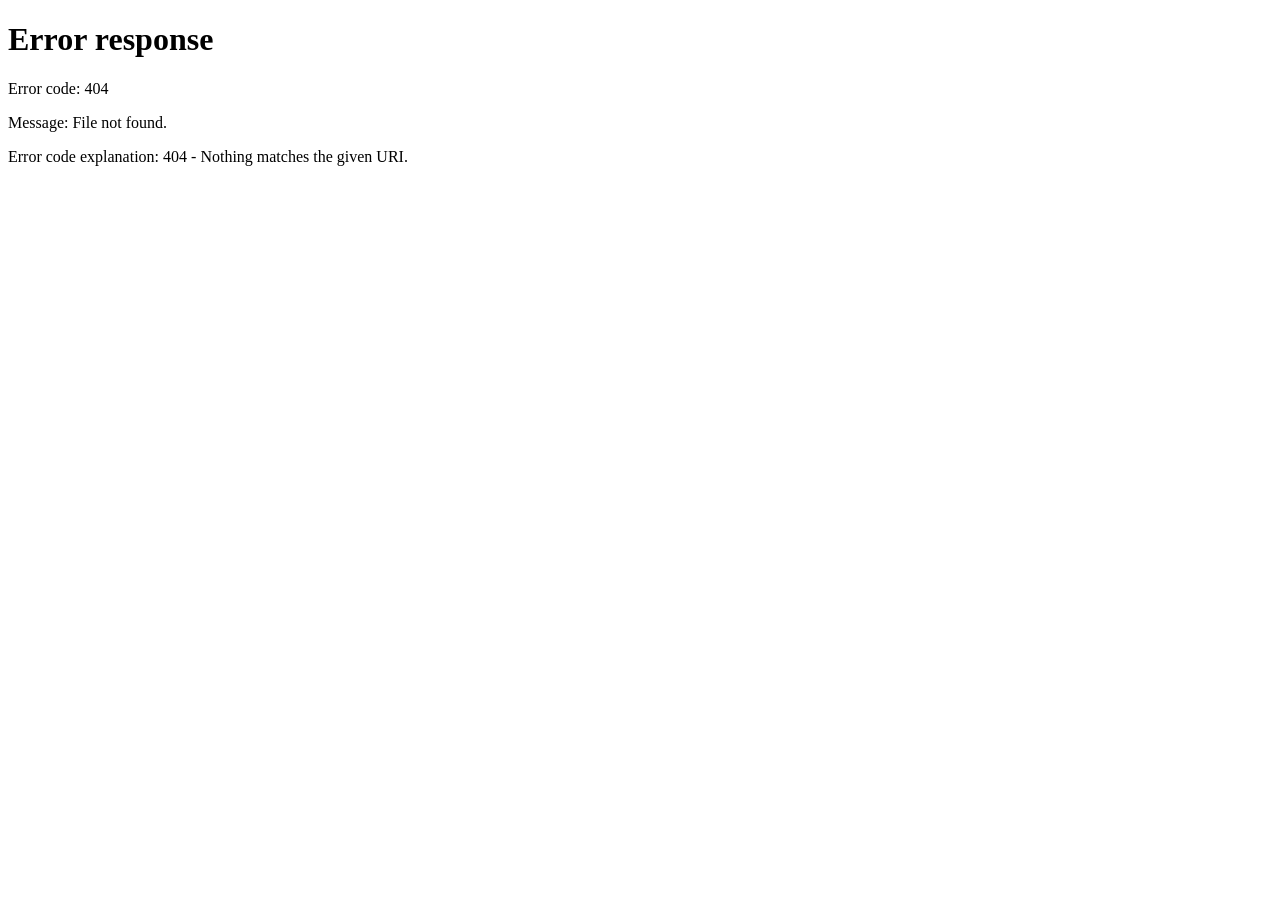
==== commit c22cfd97: "Switch primary home route to /home" ====
--- a/index.html
+++ b/index.html
@@ -1,183 +1,16 @@
 <!DOCTYPE html>
-<html lang="en-CA">
+<html lang="en">
 <head>
-<meta charset="UTF-8">
-<meta name="viewport" content="width=device-width, initial-scale=1.0">
-<title>The Casual Flipper | eBay &amp; Amazon Reselling Guide, Links, and Tools</title>
-<meta name="description" content="Learn Amazon and eBay reselling with practical guides, beginner-friendly strategies, and real-world tips for resellers who want to source, list, and scale.">
-<meta name="robots" content="index,follow,max-image-preview:large,max-snippet:-1,max-video-preview:-1">
-<meta name="author" content="The Casual Flipper">
-<meta name="theme-color" content="#f5f0e8">
-<link rel="icon" type="image/png" href="https://gvwawacjgghesljfzbph.supabase.co/storage/v1/object/public/seo-files/ChatGPT%20Image%20Mar%2020,%202026,%2002_23_41%20PM.png">
-<link rel="apple-touch-icon" href="https://gvwawacjgghesljfzbph.supabase.co/storage/v1/object/public/seo-files/ChatGPT%20Image%20Mar%2020,%202026,%2002_23_41%20PM.png">
-<link rel="canonical" href="https://www.thecasualflipper.com/">
-
-<meta property="og:type" content="website">
-<meta property="og:locale" content="en_CA">
-<meta property="og:site_name" content="The Casual Flipper">
-<meta property="og:title" content="The Casual Flipper | eBay &amp; Amazon Reselling Guide">
-<meta property="og:description" content="Learn Amazon and eBay reselling with practical guides and real-world strategies for resellers who want to grow.">
-<meta property="og:url" content="https://www.thecasualflipper.com/">
-<meta property="og:image" content="https://www.thecasualflipper.com/og-image.svg">
-<meta property="og:image:alt" content="The Casual Flipper - Reselling on eBay and Amazon">
-
-<meta name="twitter:card" content="summary">
-<meta name="twitter:title" content="The Casual Flipper | eBay &amp; Amazon Reselling Guide">
-<meta name="twitter:description" content="Learn Amazon and eBay reselling with practical guides and real-world strategies for resellers who want to grow.">
-<meta name="twitter:image" content="https://www.thecasualflipper.com/og-image.svg">
-<link href="https://fonts.googleapis.com/css2?family=Instrument+Serif:ital@0;1&amp;family=DM+Sans:wght@300;400;500;600;700&amp;family=JetBrains+Mono:wght@400;500&amp;display=swap" rel="stylesheet">
-<link rel="stylesheet" href="site.css">
-<script type="application/ld+json">
-{
-  "@context": "https://schema.org",
-  "@graph": [
-    {
-      "@type": "Organization",
-      "name": "The Casual Flipper",
-      "url": "https://www.thecasualflipper.com/",
-      "logo": "https://www.thecasualflipper.com/og-image.svg",
-      "sameAs": [
-        "https://www.youtube.com/@TheCasualFlipper",
-        "https://www.tiktok.com/@Casualflipper",
-        "https://www.instagram.com/ChrisLyonsHFX"
-      ]
-    },
-    {
-      "@type": "WebSite",
-      "name": "The Casual Flipper",
-      "url": "https://www.thecasualflipper.com/"
-    },
-    {
-      "@type": "WebPage",
-      "name": "The Casual Flipper Home",
-      "url": "https://www.thecasualflipper.com/",
-      "description": "Learn Amazon and eBay reselling with practical guides, social links, and upcoming tools."
-    }
-  ]
-}
-</script>
+  <meta charset="UTF-8">
+  <meta http-equiv="refresh" content="0; url=/home">
+  <meta name="viewport" content="width=device-width, initial-scale=1.0">
+  <title>Redirecting to Home</title>
+  <link rel="canonical" href="https://www.thecasualflipper.com/home">
+  <script>
+    window.location.replace('/home');
+  </script>
 </head>
 <body>
-<header class="site-header">
-  <div class="header-inner">
-    <a class="brand" href="index.html" aria-label="The Casual Flipper Home">
-      <img class="brand-logo" src="https://gvwawacjgghesljfzbph.supabase.co/storage/v1/object/public/seo-files/Untitled%20design%20(7).png" alt="The Casual Flipper TCF logo">
-    </a>
-    <nav class="site-nav" aria-label="Main">
-      <a class="is-active" href="index.html">Home</a>
-      <a href="guide.html">Guide</a>
-      <a href="links.html">Links</a>
-      <a href="tools.html">Tools</a>
-      <a href="contact.html">Contact</a>
-    </nav>
-  </div>
-</header>
-
-<main>
-  <section class="hero">
-    <div class="hero-label">Reselling Resource Hub</div>
-    <h1>Your Guide to Reselling on <em>eBay</em> and Amazon.</h1>
-    <p class="hero-sub">Guides, tools, and real experience from someone doing it every day.</p>
-    <div class="hero-meta">
-      <span class="meta-item">
-        <img src="https://cdn.simpleicons.org/ebay" alt="" aria-hidden="true">
-        eBay Reseller
-      </span>
-      <span class="meta-item">
-        <img src="https://cdn.simpleicons.org/amazon" alt="" aria-hidden="true">
-        Amazon FBA Guide
-      </span>
-      <span class="meta-item">
-        <img src="https://cdn.simpleicons.org/youtube" alt="" aria-hidden="true">
-        Social-First
-      </span>
-      <span class="meta-item">Tool Coming Soon</span>
-    </div>
-    <div class="hero-actions">
-      <a class="btn btn-primary" href="links.html">Open Social Links</a>
-      <a class="btn btn-secondary" href="guide.html">Read The Guide</a>
-    </div>
-  </section>
-
-  <section>
-    <div class="container">
-      <div class="section-num">01 - What This Site Is</div>
-      <h2>A simple home base to learn reselling</h2>
-      <div class="grid-3">
-        <article class="card">
-          <span class="tag tag-accent">Socials</span>
-          <h4>Follow The Content</h4>
-          <p>Get day-to-day flips, behind-the-scenes reselling clips, and practical updates across social channels.</p>
-        </article>
-        <article class="card">
-          <span class="tag tag-gold">Guide</span>
-          <h4>Learn The Process</h4>
-          <p>The full Canadian Reseller's Playbook lives here so you can start, test, and improve your own flipping process.</p>
-        </article>
-        <article class="card">
-          <span class="tag tag-sage">Tools</span>
-          <h4>Tools Coming Soon</h4>
-          <p>A dedicated reseller tool is in development and will launch here first.</p>
-        </article>
-      </div>
-
-      <div class="callout">
-        <span class="callout-label">Core message</span>
-        <p><strong>Built from active day-to-day eBay reselling experience.</strong> This site gives visitors direct access to social content, a practical guide, and upcoming tools.</p>
-      </div>
-    </div>
-  </section>
-
-  <section>
-    <div class="container">
-      <div class="section-num">02 - Where To Follow</div>
-      <h2>Follow across every platform</h2>
-      <div class="links-grid">
-        <a class="link-card" href="https://www.youtube.com/@TheCasualFlipper" target="_blank" rel="noopener noreferrer">
-          <div class="platform-head">
-            <span class="platform-icon"><img src="https://cdn.simpleicons.org/youtube" alt="" aria-hidden="true"></span>
-            <h4>YouTube</h4>
-          </div>
-          <p>@TheCasualFlipper</p>
-          <p class="small-note">Long-form videos and walkthroughs</p>
-        </a>
-        <a class="link-card" href="https://www.tiktok.com/@Casualflipper" target="_blank" rel="noopener noreferrer">
-          <div class="platform-head">
-            <span class="platform-icon"><img src="https://cdn.simpleicons.org/tiktok" alt="" aria-hidden="true"></span>
-            <h4>TikTok</h4>
-          </div>
-          <p>@Casualflipper</p>
-          <p class="small-note">Short flips and fast updates</p>
-        </a>
-        <a class="link-card" href="https://www.instagram.com/ChrisLyonsHFX" target="_blank" rel="noopener noreferrer">
-          <div class="platform-head">
-            <span class="platform-icon"><img src="https://cdn.simpleicons.org/instagram" alt="" aria-hidden="true"></span>
-            <h4>Instagram</h4>
-          </div>
-          <p>@ChrisLyonsHFX</p>
-          <p class="small-note">Stories, reels, and direct contact</p>
-        </a>
-        <a class="link-card" href="guide.html">
-          <h4>Guide</h4>
-          <p>The Canadian Reseller's Playbook</p>
-          <p class="small-note">Free practical field guide</p>
-        </a>
-      </div>
-    </div>
-  </section>
-</main>
-
-<footer class="page-footer">
-  <div class="container">
-    <div class="footer-logo">The Casual Flipper</div>
-    <p>Guides, updates, and tools for resellers.</p>
-    <p>
-      <a href="links.html">Links</a> |
-      <a href="guide.html">Guide</a> |
-      <a href="tools.html">Tools</a> |
-      <a href="contact.html">Contact</a>
-    </p>
-  </div>
-</footer>
+  <p>Redirecting to <a href="/home">/home</a>...</p>
 </body>
 </html>
